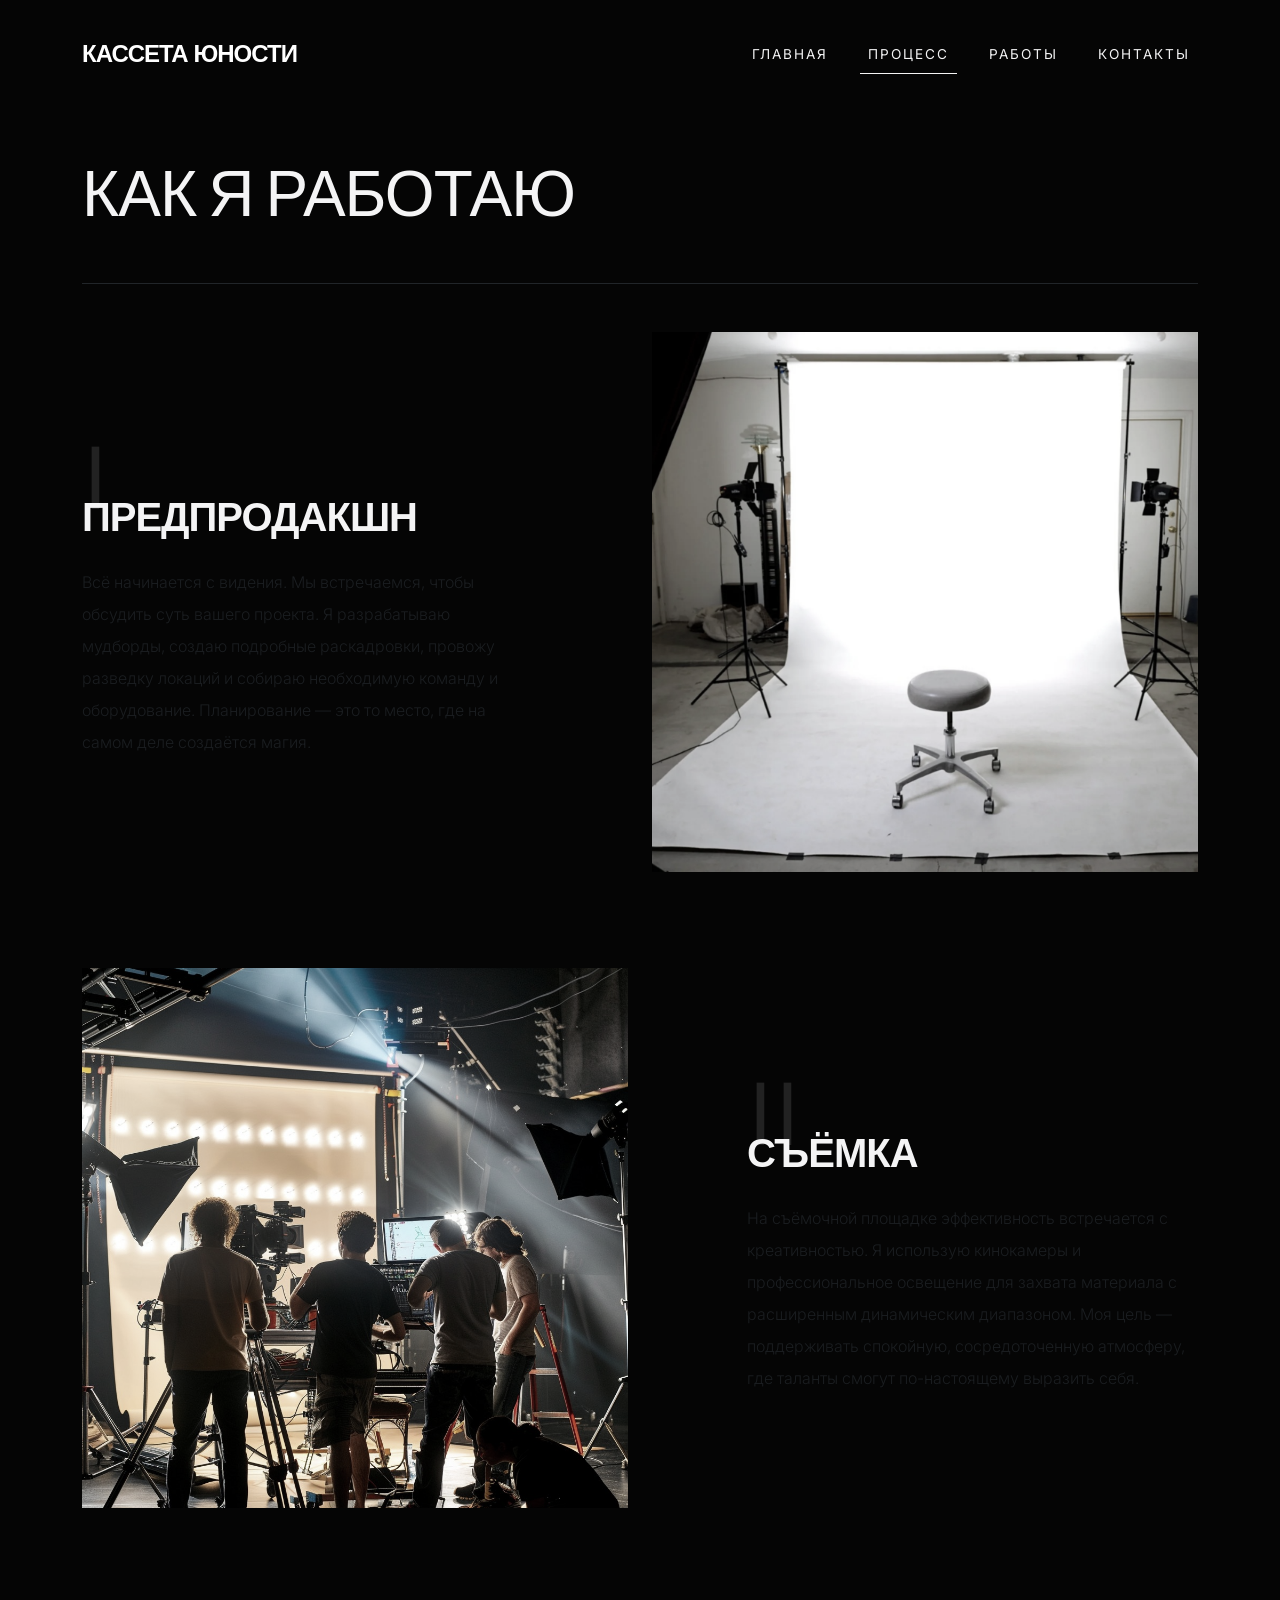
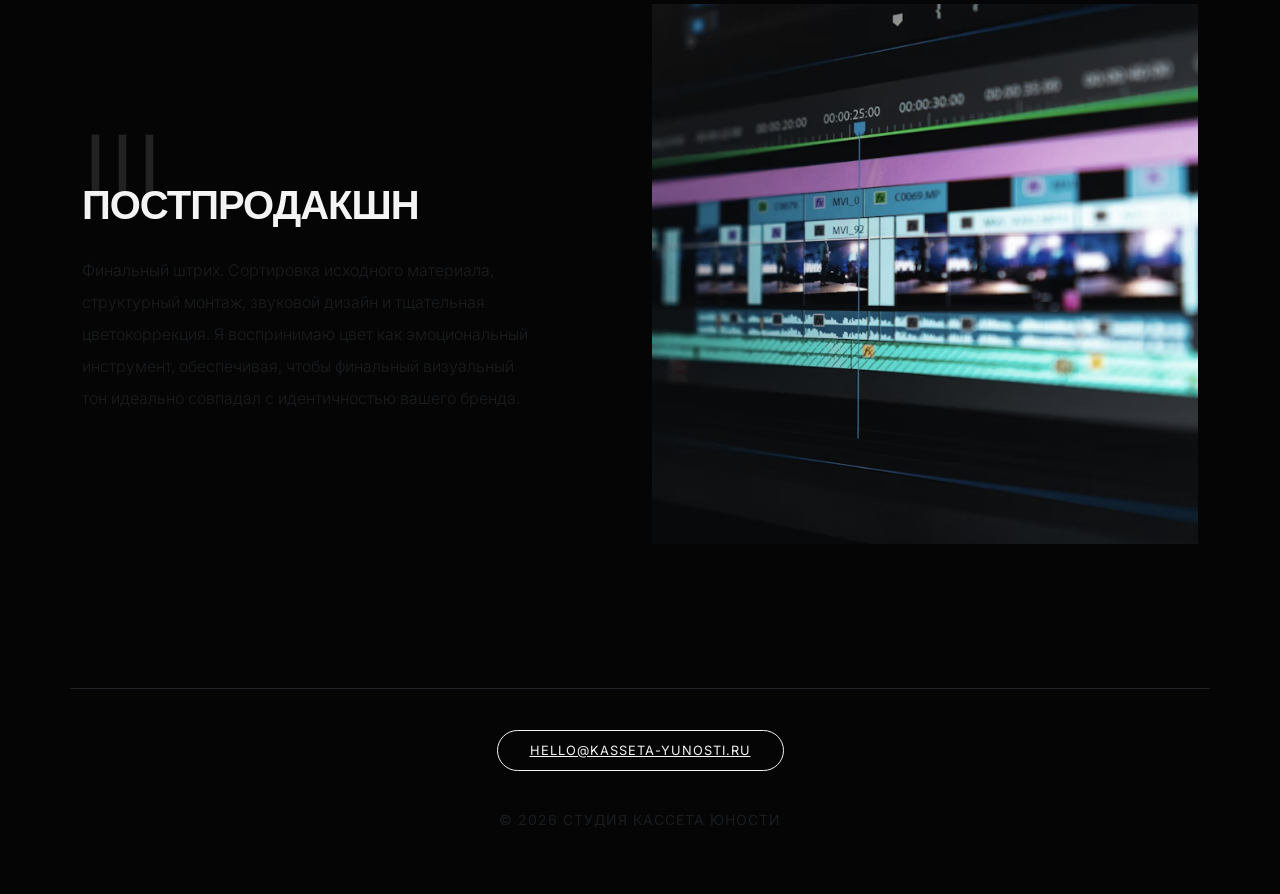
==== workflow.html @ 78cff19c "Залил курсовую в гит" ====
<!DOCTYPE html>
<html lang="ru">

<head>
  <meta charset="utf-8">
  <title>Кассета юности | Процесс</title>
  <meta name="viewport" content="width=device-width, initial-scale=1">
  <link rel="icon" href="favicon.ico" type="image/x-icon">
  <link href="https://cdn.jsdelivr.net/npm/bootstrap@5.3.0/dist/css/bootstrap.min.css" rel="stylesheet">
  <link href="https://fonts.googleapis.com/css2?family=Syne:wght@400;700;800&family=Inter:wght@300;400&display=swap"
    rel="stylesheet">
  <link href="css/main.css" rel="stylesheet" type="text/css">
  <style>
    .process-img {
      width: 100%;
      height: 60vh;
      object-fit: cover;
      filter: grayscale(50%);
    }

    .step-number {
      font-size: 6rem;
      font-family: 'Syne', sans-serif;
      line-height: 1;
      color: #222;
      margin-bottom: -2rem;
      position: relative;
      z-index: -1;
    }
  </style>
</head>

<body>

  <div class="container">
    <nav class="navbar navbar-expand-lg fade-up">
      <a class="navbar-brand brand-font text-white fs-4" href="index.html">Кассета юности</a>
      <button class="navbar-toggler border-0" type="button" data-bs-toggle="collapse" data-bs-target="#mainMenu">
        <span class="navbar-toggler-icon navbar-toggler-icon-inverted"></span>
      </button>
      <div class="collapse navbar-collapse" id="mainMenu">
        <ul class="navbar-nav ms-auto mb-2 mb-lg-0 gap-4">
          <li class="nav-item"><a class="nav-link" href="index.html">Главная</a></li>
          <li class="nav-item"><a class="nav-link active" href="workflow.html">Процесс</a></li>
          <li class="nav-item"><a class="nav-link" href="portfolio.html">Работы</a></li>
          <li class="nav-item"><a class="nav-link" href="contacts.html">Контакты</a></li>
        </ul>
      </div>
    </nav>
  </div>

  <div class="container py-5 fade-up delay-1">
    <h1 class="display-3 mb-5 pb-5 border-bottom border-dark">Как я работаю</h1>

    <div class="row align-items-center mb-5 pb-5">
      <div class="col-md-5 order-2 order-md-1">
        <div class="step-number">I</div>
        <h2 class="fs-1 mb-4">Предпродакшн</h2>
        <p class="text-muted fw-light lh-lg">Всё начинается с видения. Мы встречаемся, чтобы обсудить суть вашего
          проекта. Я разрабатываю мудборды, создаю подробные раскадровки, провожу разведку локаций и собираю необходимую
          команду и оборудование. Планирование — это то место, где на самом деле создаётся магия.</p>
      </div>
      <div class="col-md-6 offset-md-1 order-1 order-md-2 mb-4 mb-md-0">
        <img src="images/preprod.webp" alt="Prep" class="process-img">
      </div>
    </div>

    <div class="row align-items-center mb-5 pb-5">
      <div class="col-md-6 mb-4 mb-md-0">
        <img src="images/shoot.jpg" alt="Shoot" class="process-img">
      </div>
      <div class="col-md-5 offset-md-1">
        <div class="step-number">II</div>
        <h2 class="fs-1 mb-4">Съёмка</h2>
        <p class="text-muted fw-light lh-lg">На съёмочной площадке эффективность встречается с креативностью. Я
          использую кинокамеры и профессиональное освещение для захвата материала с расширенным динамическим диапазоном.
          Моя цель — поддерживать спокойную, сосредоточенную атмосферу, где таланты смогут по-настоящему выразить себя.
        </p>
      </div>
    </div>

    <div class="row align-items-center mb-5 pb-5">
      <div class="col-md-5 order-2 order-md-1">
        <div class="step-number">III</div>
        <h2 class="fs-1 mb-4">Постпродакшн</h2>
        <p class="text-muted fw-light lh-lg">Финальный штрих. Сортировка исходного материала, структурный монтаж,
          звуковой дизайн и тщательная цветокоррекция. Я воспринимаю цвет как эмоциональный инструмент, обеспечивая,
          чтобы финальный визуальный тон идеально совпадал с идентичностью вашего бренда.</p>
      </div>
      <div class="col-md-6 offset-md-1 order-1 order-md-2 mb-4 mb-md-0">
        <img src="images/postprod.avif" alt="Edit" class="process-img">
      </div>
    </div>
  </div>
  <footer class="container py-5 border-top border-dark text-center">
    <a href="mailto:hello@kasseta-yunosti.ru" class="btn-outline-custom">hello@kasseta-yunosti.ru</a>
    <p class="mt-5 text-muted small text-uppercase text-tracking-sm">© 2026 Студия Кассета юности</p>
  </footer>
  <script src="https://cdn.jsdelivr.net/npm/bootstrap@5.3.0/dist/js/bootstrap.bundle.min.js"></script>
</body>

</html>
---- css/main.css ----
:root {
            --bg: #050505;
            --text: #f4f4f5;
            --accent: #555;
        }

        body {
            font-family: 'Inter', sans-serif;
            background-color: var(--bg);
            color: var(--text);
            overflow-x: hidden;
        }

        h1,
        h2,
        h3,
        .brand-font {
            font-family: 'Syne', sans-serif;
            font-weight: 800;
            text-transform: uppercase;
            letter-spacing: -1px;
        }

        .navbar {
            padding: 2rem 0;
        }

        .nav-link {
            color: var(--text) !important;
            font-size: 0.85rem;
            text-transform: uppercase;
            letter-spacing: 2px;
            transition: opacity 0.3s;
        }

        .nav-link:hover {
            opacity: 0.5;
        }

        .nav-link.active {
            border-bottom: 1px solid var(--text);
        }

        .btn-outline-custom,
        .btn-outline-custom-dark {
            border: 1px solid var(--text);
            color: var(--text);
            border-radius: 50px;
            padding: 12px 32px;
            text-transform: uppercase;
            font-size: 0.8rem;
            letter-spacing: 1px;
            transition: all 0.4s cubic-bezier(0.16, 1, 0.3, 1);
        }

        .btn-outline-custom-dark {
            color: var(--bg);
        }

        .btn-outline-custom:hover {
            background-color: var(--text);
            color: var(--bg);
        }

        .btn-outline-custom-dark:hover {
            background-color: var(--text);
            color: var(--bg);
        }

        .navbar-toggler-icon-inverted {
            filter: invert(1);
        }

        .text-tracking-wide {
            letter-spacing: 3px;
            color: #aaa;
        }

        .section-title {
            letter-spacing: 2px;
            color: #777;
        }

        .text-uppercase-small {
            letter-spacing: 2px;
        }

        .text-tracking-sm {
            letter-spacing: 1px;
        }

        .modal-dialog-wide {
            max-width: 90%;
        }

        .list-unstyled-custom {
            list-style: none;
            padding: 0;
            margin: 0;
        }

        .iframe-fullsize {
            position: absolute;
            top: 0;
            left: 0;
            width: 100%;
            height: 100%;
        }

        .fade-up-delay {
            animation-delay: 0.2s;
        }


        .contact-section {
            min-height: 60vh;
            display: flex;
            flex-direction: column;
            justify-content: center;
        }

        .contact-form-group {
            margin-bottom: 1.5rem;
        }

        .contact-form-group label {
            font-family: 'Syne', sans-serif;
            text-transform: uppercase;
            font-size: 0.85rem;
            letter-spacing: 1px;
            margin-bottom: 0.5rem;
            color: var(--text);
        }

        .contact-form-group input,
        .contact-form-group textarea {
            background-color: #0f0f0f;
            border: 1px solid #222;
            color: var(--text);
            font-family: 'Inter', sans-serif;
            padding: 0.75rem;
            transition: border 0.3s;
        }

        .contact-form-group input:focus,
        .contact-form-group textarea:focus {
            background-color: #0f0f0f;
            border-color: var(--accent);
            outline: none;
            color: var(--text);
        }

        .contact-info-item {
            padding: 2rem 0;
            border-top: 1px solid #222;
        }

        .contact-info-item:last-child {
            border-bottom: 1px solid #222;
        }

        .contact-info-label {
            font-family: 'Syne', sans-serif;
            text-transform: uppercase;
            font-size: 0.85rem;
            letter-spacing: 1px;
            color: var(--accent);
            margin-bottom: 0.5rem;
        }

        .contact-info-value {
            font-size: 1.1rem;
            color: var(--text);
        }

        .fade-up {
            animation: fadeUp 1.2s cubic-bezier(0.16, 1, 0.3, 1) forwards;
            opacity: 0;
            transform: translateY(40px);
        }

        .delay-1 {
            animation-delay: 0.2s;
        }

        .delay-2 {
            animation-delay: 0.4s;
        }

        @keyframes fadeUp {
            to {
                opacity: 1;
                transform: translateY(0);
            }
        }
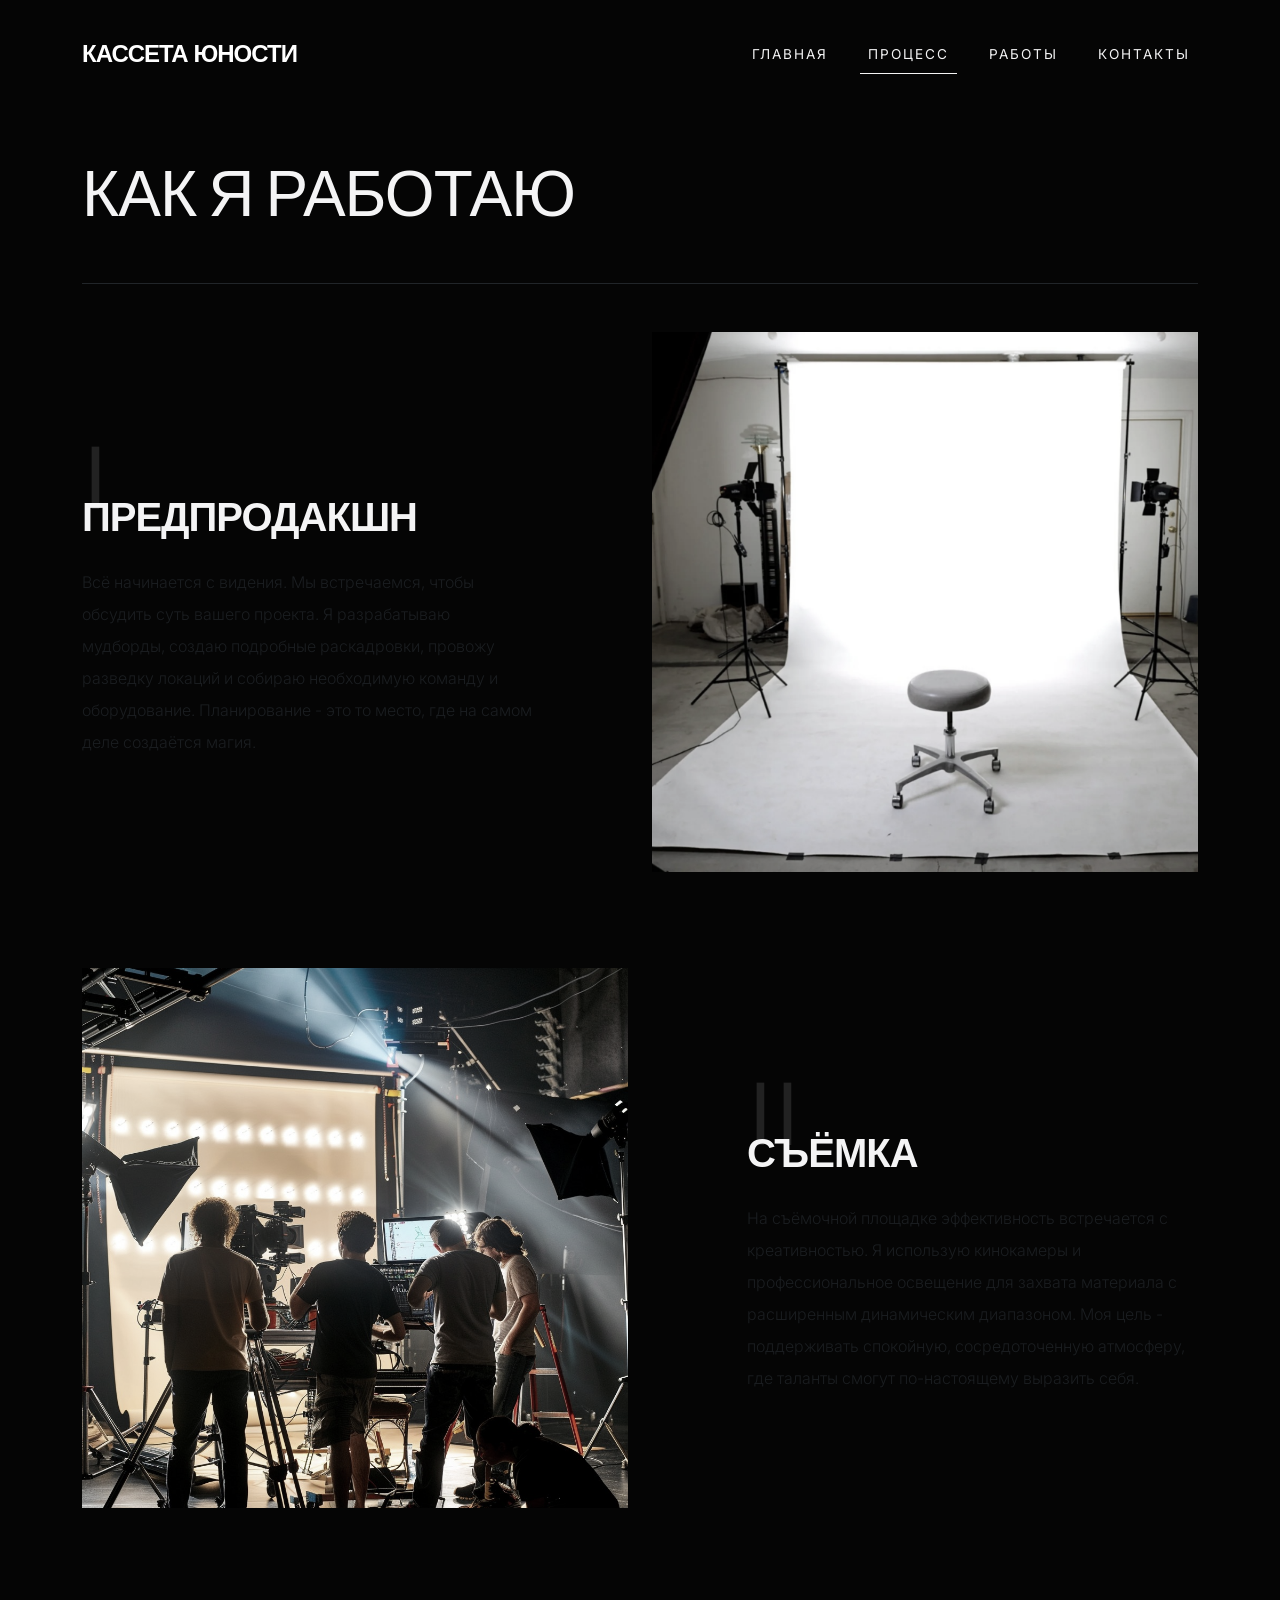
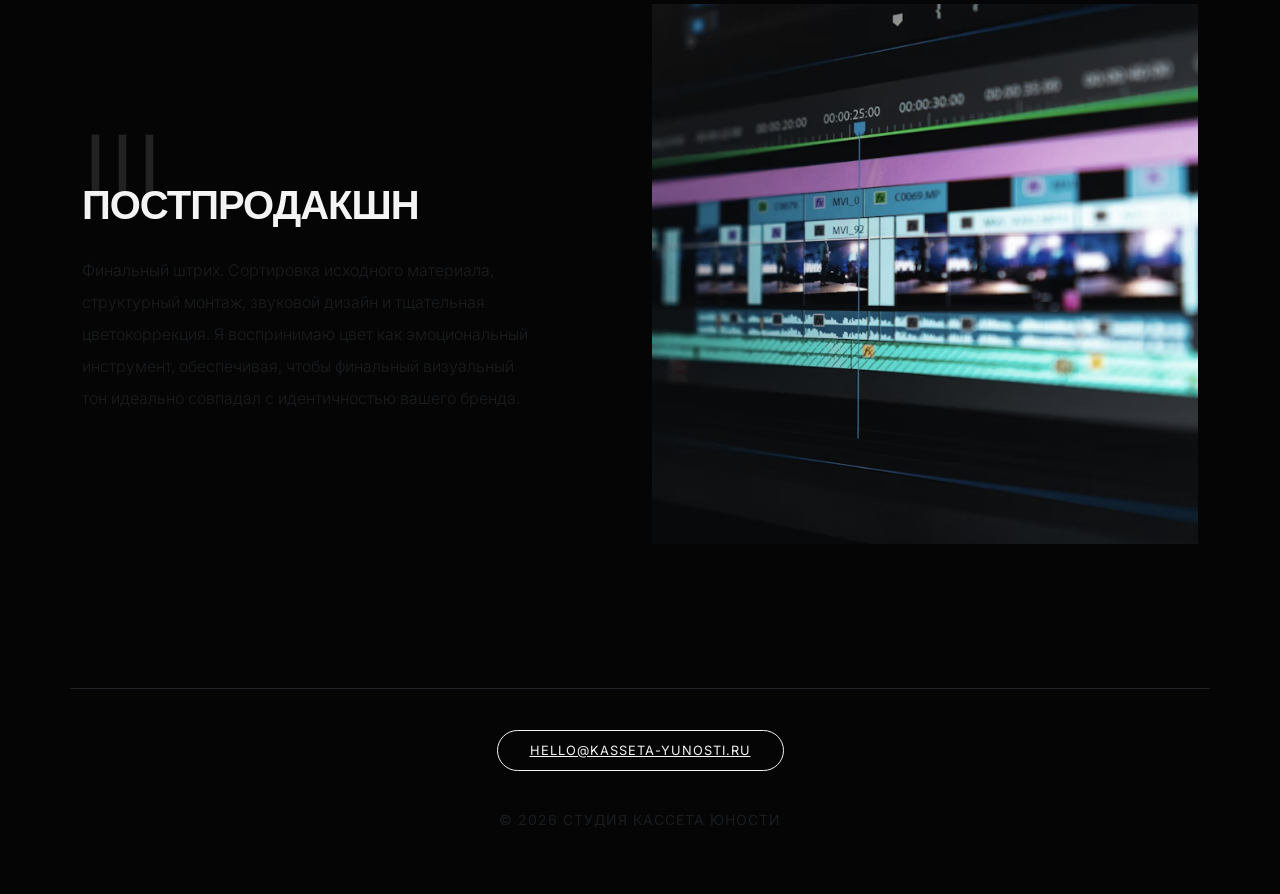
==== commit a3562e5b: "Залил курсовую в гит" ====
--- a/workflow.html
+++ b/workflow.html
@@ -58,7 +58,7 @@
         <h2 class="fs-1 mb-4">Предпродакшн</h2>
         <p class="text-muted fw-light lh-lg">Всё начинается с видения. Мы встречаемся, чтобы обсудить суть вашего
           проекта. Я разрабатываю мудборды, создаю подробные раскадровки, провожу разведку локаций и собираю необходимую
-          команду и оборудование. Планирование — это то место, где на самом деле создаётся магия.</p>
+          команду и оборудование. Планирование - это то место, где на самом деле создаётся магия.</p>
       </div>
       <div class="col-md-6 offset-md-1 order-1 order-md-2 mb-4 mb-md-0">
         <img src="images/preprod.webp" alt="Prep" class="process-img">
@@ -74,7 +74,7 @@
         <h2 class="fs-1 mb-4">Съёмка</h2>
         <p class="text-muted fw-light lh-lg">На съёмочной площадке эффективность встречается с креативностью. Я
           использую кинокамеры и профессиональное освещение для захвата материала с расширенным динамическим диапазоном.
-          Моя цель — поддерживать спокойную, сосредоточенную атмосферу, где таланты смогут по-настоящему выразить себя.
+          Моя цель - поддерживать спокойную, сосредоточенную атмосферу, где таланты смогут по-настоящему выразить себя.
         </p>
       </div>
     </div>
